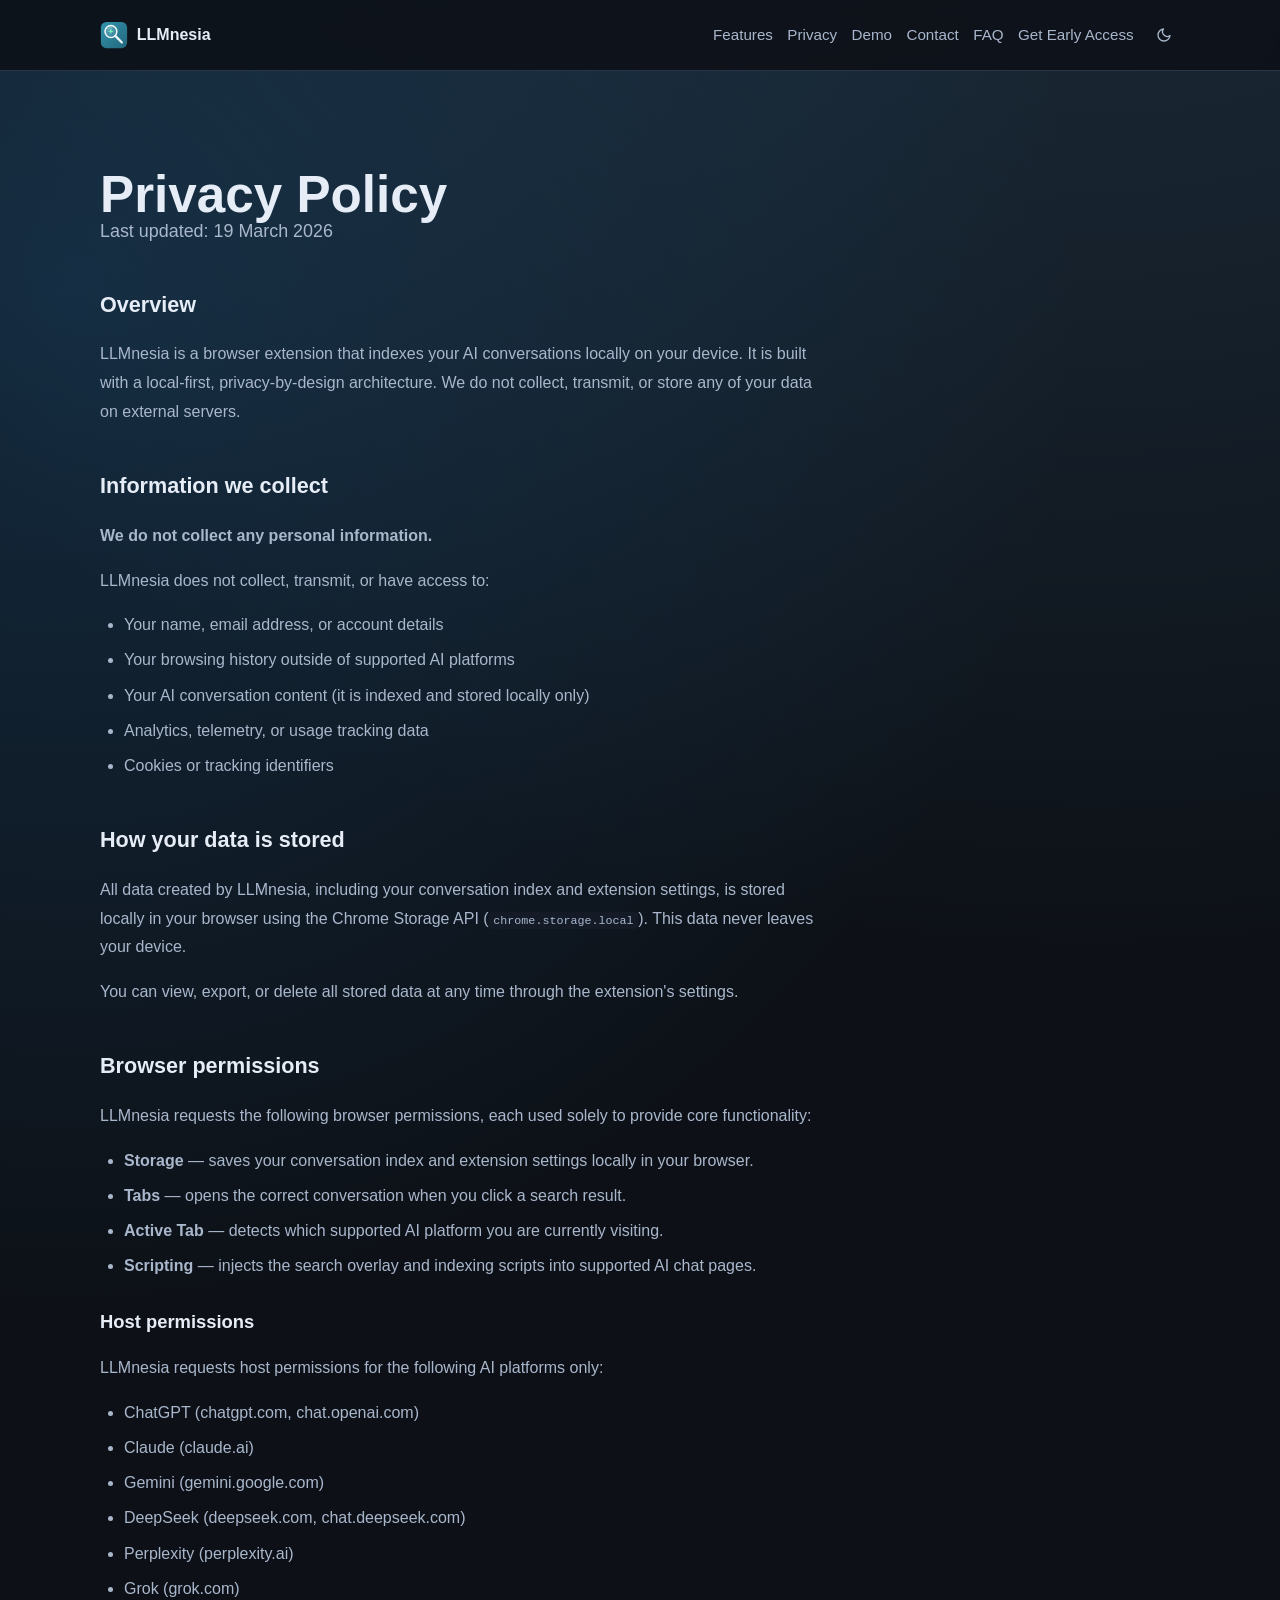
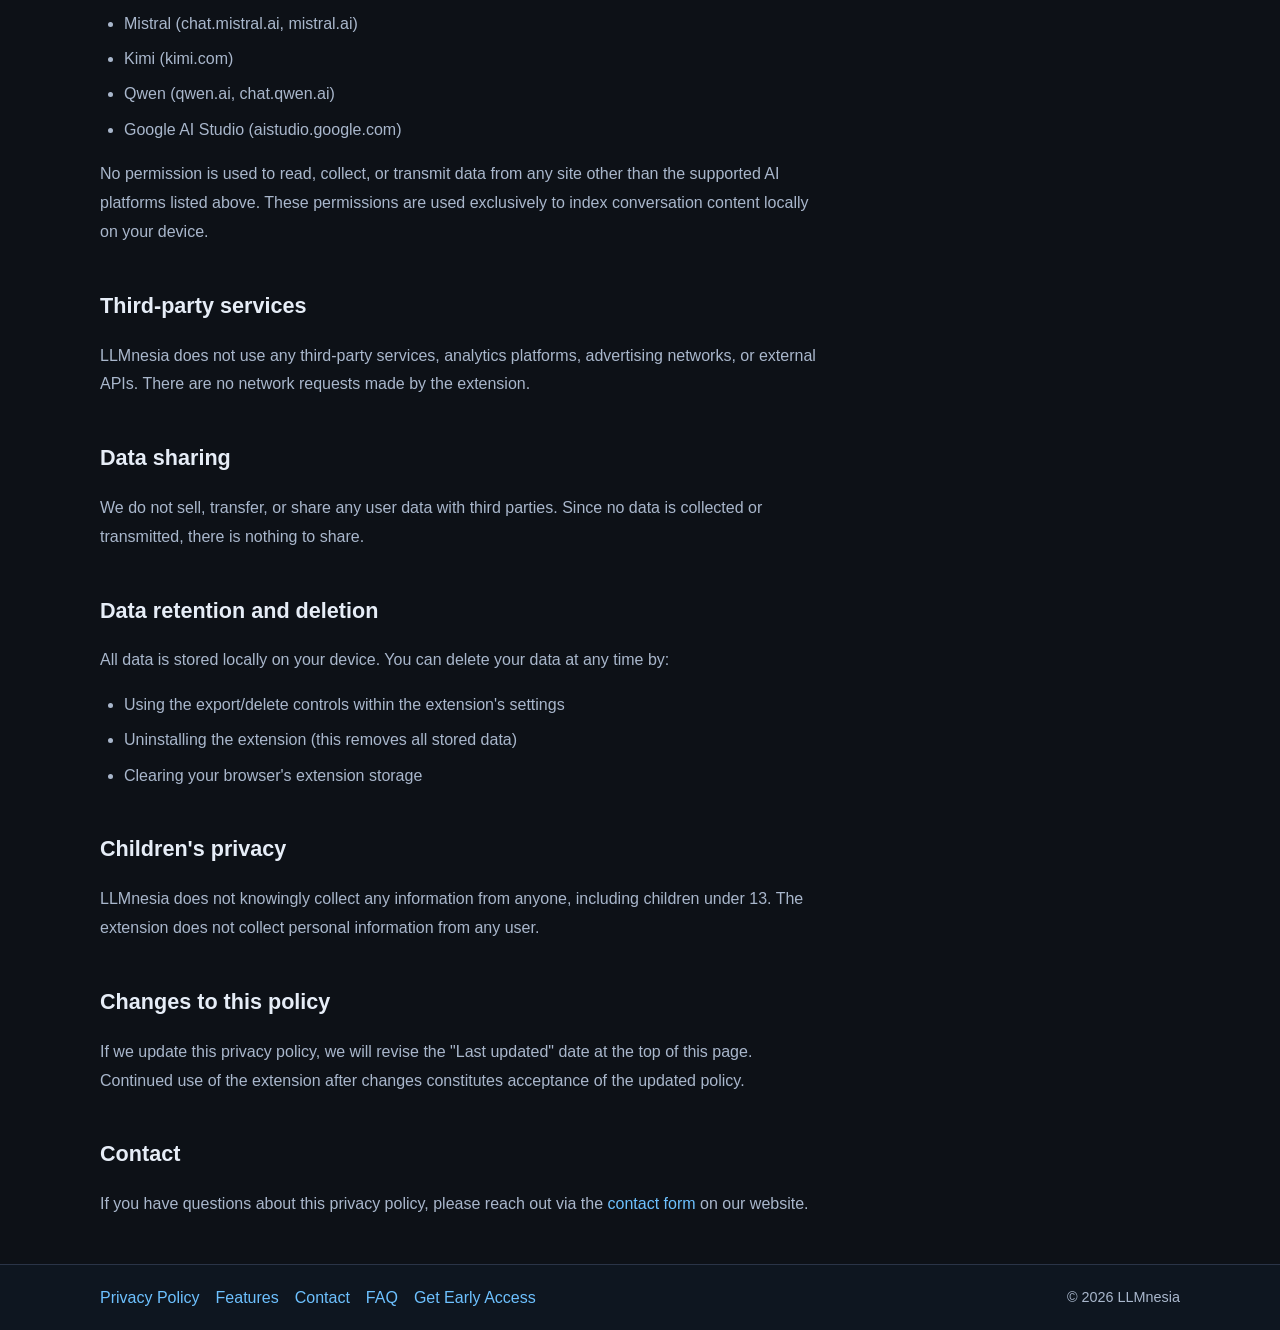
==== privacy-policy.html @ 85c195f7 "privacy policy added" ====
<!doctype html>
<html lang="en">
  <head>
    <meta charset="utf-8">
    <meta name="viewport" content="width=device-width, initial-scale=1">
    <title>Privacy Policy | LLMnesia</title>
    <meta
      name="description"
      content="LLMnesia privacy policy. Local-first, no data collection, no servers. Your AI conversation index stays on your device."
    >
    <meta name="theme-color" content="#0d1117">
    <link rel="icon" type="image/svg+xml" href="assets/logo.svg">
    <link rel="stylesheet" href="styles.css">
    <script src="script.js" defer></script>
  </head>
  <body>
    <a class="skip-link" href="#main-content">Skip to content</a>

    <header class="site-header">
      <div class="container header-inner">
        <a class="brand" href="index.html" aria-label="LLMnesia home">
          <img src="assets/logo.svg" alt="" width="28" height="28">
          <span>LLMnesia</span>
        </a>

        <button
          class="nav-toggle"
          id="nav-toggle"
          aria-expanded="false"
          aria-controls="primary-nav"
          type="button"
        >
          Menu
        </button>

        <nav class="nav" id="primary-nav" aria-label="Main">
          <a href="index.html#features">Features</a>
          <a href="index.html#privacy">Privacy</a>
          <a href="index.html#demo">Demo</a>
          <a href="index.html#contact">Contact</a>
          <a href="index.html#faq">FAQ</a>
          <a href="index.html#updates">Get Early Access</a>
          <button class="theme-toggle" id="theme-toggle" type="button" aria-pressed="false" aria-label="Toggle light mode">
            <svg class="theme-icon theme-icon-moon" width="16" height="16" viewBox="0 0 24 24" fill="none" stroke="currentColor" stroke-width="2" stroke-linecap="round" stroke-linejoin="round"><path d="M21 12.79A9 9 0 1 1 11.21 3 7 7 0 0 0 21 12.79z"/></svg>
            <svg class="theme-icon theme-icon-sun" width="16" height="16" viewBox="0 0 24 24" fill="none" stroke="currentColor" stroke-width="2" stroke-linecap="round" stroke-linejoin="round"><circle cx="12" cy="12" r="5"/><line x1="12" y1="1" x2="12" y2="3"/><line x1="12" y1="21" x2="12" y2="23"/><line x1="4.22" y1="4.22" x2="5.64" y2="5.64"/><line x1="18.36" y1="18.36" x2="19.78" y2="19.78"/><line x1="1" y1="12" x2="3" y2="12"/><line x1="21" y1="12" x2="23" y2="12"/><line x1="4.22" y1="19.78" x2="5.64" y2="18.36"/><line x1="18.36" y1="5.64" x2="19.78" y2="4.22"/></svg>
          </button>
        </nav>
      </div>
    </header>

    <main id="main-content">
      <section class="section container" style="padding-block-start: 6rem;">
        <h1>Privacy Policy</h1>
        <p class="section-intro">Last updated: 19 March 2026</p>

        <div class="policy-content">
          <h2>Overview</h2>
          <p>LLMnesia is a browser extension that indexes your AI conversations locally on your device. It is built with a local-first, privacy-by-design architecture. We do not collect, transmit, or store any of your data on external servers.</p>

          <h2>Information we collect</h2>
          <p><strong>We do not collect any personal information.</strong></p>
          <p>LLMnesia does not collect, transmit, or have access to:</p>
          <ul>
            <li>Your name, email address, or account details</li>
            <li>Your browsing history outside of supported AI platforms</li>
            <li>Your AI conversation content (it is indexed and stored locally only)</li>
            <li>Analytics, telemetry, or usage tracking data</li>
            <li>Cookies or tracking identifiers</li>
          </ul>

          <h2>How your data is stored</h2>
          <p>All data created by LLMnesia, including your conversation index and extension settings, is stored locally in your browser using the Chrome Storage API (<code>chrome.storage.local</code>). This data never leaves your device.</p>
          <p>You can view, export, or delete all stored data at any time through the extension's settings.</p>

          <h2>Browser permissions</h2>
          <p>LLMnesia requests the following browser permissions, each used solely to provide core functionality:</p>
          <ul>
            <li><strong>Storage</strong> &mdash; saves your conversation index and extension settings locally in your browser.</li>
            <li><strong>Tabs</strong> &mdash; opens the correct conversation when you click a search result.</li>
            <li><strong>Active Tab</strong> &mdash; detects which supported AI platform you are currently visiting.</li>
            <li><strong>Scripting</strong> &mdash; injects the search overlay and indexing scripts into supported AI chat pages.</li>
          </ul>

          <h3>Host permissions</h3>
          <p>LLMnesia requests host permissions for the following AI platforms only:</p>
          <ul>
            <li>ChatGPT (chatgpt.com, chat.openai.com)</li>
            <li>Claude (claude.ai)</li>
            <li>Gemini (gemini.google.com)</li>
            <li>DeepSeek (deepseek.com, chat.deepseek.com)</li>
            <li>Perplexity (perplexity.ai)</li>
            <li>Grok (grok.com)</li>
            <li>Mistral (chat.mistral.ai, mistral.ai)</li>
            <li>Kimi (kimi.com)</li>
            <li>Qwen (qwen.ai, chat.qwen.ai)</li>
            <li>Google AI Studio (aistudio.google.com)</li>
          </ul>
          <p>No permission is used to read, collect, or transmit data from any site other than the supported AI platforms listed above. These permissions are used exclusively to index conversation content locally on your device.</p>

          <h2>Third-party services</h2>
          <p>LLMnesia does not use any third-party services, analytics platforms, advertising networks, or external APIs. There are no network requests made by the extension.</p>

          <h2>Data sharing</h2>
          <p>We do not sell, transfer, or share any user data with third parties. Since no data is collected or transmitted, there is nothing to share.</p>

          <h2>Data retention and deletion</h2>
          <p>All data is stored locally on your device. You can delete your data at any time by:</p>
          <ul>
            <li>Using the export/delete controls within the extension's settings</li>
            <li>Uninstalling the extension (this removes all stored data)</li>
            <li>Clearing your browser's extension storage</li>
          </ul>

          <h2>Children's privacy</h2>
          <p>LLMnesia does not knowingly collect any information from anyone, including children under 13. The extension does not collect personal information from any user.</p>

          <h2>Changes to this policy</h2>
          <p>If we update this privacy policy, we will revise the "Last updated" date at the top of this page. Continued use of the extension after changes constitutes acceptance of the updated policy.</p>

          <h2>Contact</h2>
          <p>If you have questions about this privacy policy, please reach out via the <a href="index.html#contact">contact form</a> on our website.</p>
        </div>
      </section>
    </main>

    <footer class="site-footer">
      <div class="container footer-inner">
        <nav aria-label="Footer">
          <a href="privacy-policy.html">Privacy Policy</a>
          <a href="index.html#features">Features</a>
          <a href="index.html#contact">Contact</a>
          <a href="index.html#faq">FAQ</a>
          <a href="index.html#updates">Get Early Access</a>
        </nav>
        <p>&copy; <span id="year"></span> LLMnesia</p>
      </div>
    </footer>
  </body>
</html>
---- styles.css ----
:root {
  color-scheme: dark;
  --bg: #0d1117;
  --bg-alt: #0f1722;
  --surface: #141b27;
  --surface-strong: #1d2738;
  --text: #e6edf7;
  --text-muted: #a9b7cc;
  --line: #2a3447;
  --brand: #6dc1ff;
  --brand-strong: #41a8f3;
  --success: #4dd8a3;
  --danger: #ff7a91;
  --shadow: 0 24px 50px rgba(0, 0, 0, 0.25);
  --button-text: #061224;
}

html.theme-light {
  color-scheme: light;
  --bg: #f6f8fc;
  --bg-alt: #ebf1f9;
  --surface: #ffffff;
  --surface-strong: #f3f6fb;
  --text: #172130;
  --text-muted: #55647a;
  --line: #d2dced;
  --brand: #006ec2;
  --brand-strong: #00589c;
  --success: #097b52;
  --danger: #b32447;
  --shadow: 0 18px 36px rgba(17, 28, 46, 0.12);
  --button-text: #ffffff;
}

*,
*::before,
*::after {
  box-sizing: border-box;
}

html {
  scroll-behavior: smooth;
}

body {
  margin: 0;
  font-family: -apple-system, BlinkMacSystemFont, "Segoe UI", "Helvetica Neue", Arial, sans-serif;
  line-height: 1.6;
  color: var(--text);
  background:
    radial-gradient(circle at 85% -20%, rgba(109, 193, 255, 0.2), transparent 42%),
    radial-gradient(circle at 5% 10%, rgba(40, 130, 200, 0.22), transparent 35%),
    var(--bg);
}

a {
  color: var(--brand);
  text-decoration: none;
}

a:hover {
  color: var(--brand-strong);
}

img {
  max-width: 100%;
  height: auto;
}

:focus-visible {
  outline: 2px solid var(--brand);
  outline-offset: 3px;
}

.container {
  width: min(1080px, 92vw);
  margin: 0 auto;
}

.skip-link {
  position: absolute;
  left: 0.75rem;
  top: -999px;
  z-index: 1000;
  border-radius: 0.35rem;
  background: var(--brand);
  color: #081120;
  padding: 0.55rem 0.8rem;
  font-weight: 600;
}

.skip-link:focus-visible {
  top: 0.75rem;
}

.site-header {
  position: sticky;
  top: 0;
  z-index: 50;
  border-bottom: 1px solid var(--line);
  background-color: color-mix(in oklab, var(--bg) 88%, transparent);
  backdrop-filter: blur(10px);
}

.header-inner {
  display: flex;
  align-items: center;
  justify-content: space-between;
  gap: 1rem;
  min-height: 70px;
}

.brand {
  display: inline-flex;
  align-items: center;
  gap: 0.55rem;
  font-weight: 700;
  color: var(--text);
}

.brand:hover {
  color: var(--text);
}

.nav {
  display: flex;
  align-items: center;
  gap: 0.9rem;
  font-size: 0.95rem;
}

.nav a:not(.button),
.theme-toggle {
  color: var(--text-muted);
}

.nav a:not(.button):hover,
.theme-toggle:hover {
  color: var(--text);
}

.nav-toggle {
  border: 1px solid var(--line);
  background: var(--surface);
  color: var(--text);
  border-radius: 0.6rem;
  padding: 0.45rem 0.7rem;
  font: inherit;
  cursor: pointer;
}

.theme-toggle {
  display: inline-flex;
  align-items: center;
  justify-content: center;
  width: 2rem;
  height: 2rem;
  padding: 0;
  border: none;
  background: transparent;
  color: var(--text-muted);
  cursor: pointer;
  border-radius: 0.4rem;
}

.theme-toggle:hover {
  color: var(--text);
}

.theme-icon {
  display: block;
}

.theme-icon-sun {
  display: none;
}

html.theme-light .theme-icon-moon {
  display: none;
}

html.theme-light .theme-icon-sun {
  display: block;
}

.nav-toggle {
  display: none;
}

.button {
  display: inline-flex;
  align-items: center;
  justify-content: center;
  border: 1px solid transparent;
  border-radius: 0.7rem;
  padding: 0.66rem 1rem;
  font-weight: 650;
  background: var(--brand);
  color: var(--button-text);
  transition: transform 0.2s ease, box-shadow 0.2s ease, background-color 0.2s ease;
}

.button:hover {
  background: var(--brand-strong);
  color: var(--button-text);
  transform: translateY(-1px);
  box-shadow: 0 10px 24px rgba(19, 132, 219, 0.26);
}

.button-small {
  padding: 0.46rem 0.82rem;
  font-size: 0.9rem;
}

.button-ghost {
  border-color: var(--line);
  background: transparent;
  color: var(--text);
}

.button-ghost:hover {
  background: var(--surface);
  color: var(--text);
  box-shadow: none;
}

.hero {
  padding: 6rem 0 3.5rem;
  text-align: left;
}

.eyebrow {
  display: inline-flex;
  align-items: center;
  gap: 0.5rem;
  margin: 0 0 1.2rem;
  padding: 0.3rem 0.75rem 0.3rem 0.55rem;
  border: 1px solid var(--line);
  border-radius: 999px;
  background: var(--surface);
  color: var(--text-muted);
  font-size: 0.88rem;
  font-weight: 600;
  letter-spacing: 0.01em;
}

.eyebrow-dot {
  width: 0.5rem;
  height: 0.5rem;
  border-radius: 50%;
  background: var(--success);
}

h1 {
  margin: 0;
  line-height: 1.1;
  font-size: clamp(2rem, 4vw, 3.3rem);
  max-width: 22ch;
}

.subheadline {
  margin: 1rem 0 2rem;
  max-width: 48ch;
  color: var(--text-muted);
  font-size: clamp(1.08rem, 1.6vw, 1.25rem);
}

.hero-cta {
  display: flex;
  align-items: center;
  flex-wrap: wrap;
  gap: 1rem;
}

.trust-note {
  color: var(--text-muted);
  font-size: 0.9rem;
}

.local-trust-line {
  margin: 1rem 0 0;
  color: var(--text-muted);
  font-weight: 600;
}

.button-large {
  padding: 0.8rem 1.5rem;
  font-size: 1.05rem;
}

.chip-list {
  list-style: none;
  display: flex;
  flex-wrap: wrap;
  gap: 0.5rem;
  margin: 0;
  padding: 0;
}

.chip-list li {
  border: 1px solid var(--line);
  border-radius: 999px;
  padding: 0.32rem 0.65rem;
  font-size: 0.87rem;
  background: var(--surface);
}

.section {
  padding: 4rem 0 1.8rem;
}

.section-intro {
  margin: -0.4rem 0 1.4rem;
  max-width: 62ch;
  color: var(--text-muted);
  font-size: clamp(1rem, 1.4vw, 1.12rem);
}

.section-problem {
  padding-top: 2.8rem;
  padding-bottom: 2rem;
}

.section-how {
  padding-top: 2.4rem;
}

.pain-statements {
  list-style: none;
  margin: 0 0 1.6rem;
  padding: 0;
  display: grid;
  gap: 0.75rem;
}

.pain-statements li {
  font-size: clamp(1.1rem, 1.8vw, 1.3rem);
  font-weight: 600;
  color: var(--text);
  padding: 0.8rem 1rem;
  border: 1px solid var(--line);
  border-radius: 0.8rem;
  background: var(--surface);
  max-width: 36ch;
}

.problem-narrative {
  max-width: 56ch;
  color: var(--text-muted);
  font-size: clamp(1rem, 1.4vw, 1.1rem);
  line-height: 1.75;
  margin: 0;
  padding-left: 1.2rem;
  border-left: 3px solid var(--brand);
}

.how-grid {
  display: grid;
  gap: 1rem;
  grid-template-columns: repeat(auto-fit, minmax(220px, 1fr));
}

.step-kicker {
  display: inline-block;
  margin: 0 0 0.5rem;
  padding: 0.18rem 0.52rem;
  border-radius: 999px;
  border: 1px solid var(--line);
  color: var(--text-muted);
  font-size: 0.8rem;
  font-weight: 650;
}

.audience-body {
  max-width: 56ch;
  color: var(--text-muted);
  font-size: clamp(1rem, 1.4vw, 1.1rem);
  line-height: 1.75;
}

.audience-body p {
  margin: 0 0 0.8rem;
}

.differentiation-body {
  max-width: 52ch;
  color: var(--text-muted);
  font-size: clamp(1rem, 1.4vw, 1.1rem);
  line-height: 1.75;
}

.differentiation-body p {
  margin: 0 0 0.8rem;
}

.differentiation-body p:last-child {
  color: var(--text);
  font-weight: 600;
}

.founder-body {
  max-width: 52ch;
  color: var(--text-muted);
  font-size: clamp(1rem, 1.4vw, 1.1rem);
  line-height: 1.75;
}

.founder-body p {
  margin: 0 0 0.6rem;
}

.founder-attribution {
  color: var(--text);
  font-weight: 600;
}

h2 {
  margin: 0 0 1rem;
  font-size: clamp(1.55rem, 2.2vw, 2rem);
}

.card-grid {
  display: grid;
  gap: 1rem;
  grid-template-columns: repeat(auto-fit, minmax(230px, 1fr));
}

.feature-primary-grid {
  grid-template-columns: repeat(auto-fit, minmax(260px, 1fr));
}

.feature-primary {
  border-color: color-mix(in oklab, var(--brand) 40%, var(--line));
  background: linear-gradient(180deg, color-mix(in oklab, var(--surface) 88%, var(--bg-alt)), color-mix(in oklab, var(--surface) 78%, transparent));
}

.feature-secondary-grid {
  margin-top: 1rem;
}

.card {
  margin: 0;
  padding: 1rem;
  border: 1px solid var(--line);
  border-radius: 0.9rem;
  background: linear-gradient(180deg, var(--surface), color-mix(in oklab, var(--surface) 78%, transparent));
  box-shadow: var(--shadow);
}

.card h3 {
  margin-top: 0;
  margin-bottom: 0.5rem;
  font-size: 1.05rem;
}

.card p {
  margin: 0;
  color: var(--text-muted);
}

.tag {
  display: inline-block;
  margin-left: 0.35rem;
  font-size: 0.72rem;
  border: 1px solid var(--line);
  border-radius: 999px;
  padding: 0.12rem 0.44rem;
  vertical-align: middle;
}

.mid-cta {
  margin-top: 1.4rem;
  display: inline-flex;
  flex-direction: column;
  gap: 0.2rem;
}

.section-platforms {
  margin-top: 2rem;
  padding: 3rem 0;
  border-top: 1px solid var(--line);
  border-bottom: 1px solid var(--line);
  background: color-mix(in oklab, var(--bg-alt) 86%, transparent);
}

.platform-group {
  border: 1px solid var(--line);
  border-radius: 0.9rem;
  padding: 1rem;
  background: color-mix(in oklab, var(--surface) 84%, transparent);
}

.platform-group h3 {
  margin: 0 0 0.75rem;
  font-size: 1rem;
}

.platform-chip-list li {
  background: color-mix(in oklab, var(--surface-strong) 80%, transparent);
}

.platform-note {
  margin: 0.8rem 0 0;
  color: var(--text-muted);
  font-size: 0.9rem;
}

.section-privacy {
  margin-top: 2.2rem;
  padding: 3.5rem 0;
  background: linear-gradient(135deg, color-mix(in oklab, var(--surface) 82%, transparent), var(--bg-alt));
  border-top: 1px solid var(--line);
  border-bottom: 1px solid var(--line);
}

.privacy-grid {
  display: grid;
  grid-template-columns: repeat(auto-fit, minmax(200px, 1fr));
  gap: 1rem;
  margin: 1.2rem 0 1.6rem;
}

.privacy-card {
  padding: 1.2rem;
  border: 1px solid var(--line);
  border-radius: 0.9rem;
  background: linear-gradient(180deg, var(--surface), color-mix(in oklab, var(--surface) 78%, transparent));
  text-align: center;
}

.privacy-card strong {
  display: block;
  margin-bottom: 0.25rem;
}

.privacy-card p {
  margin: 0;
  color: var(--text-muted);
  font-size: 0.92rem;
}

.privacy-sensitive-line {
  margin: -0.2rem 0 1rem;
  color: var(--text-muted);
  max-width: 58ch;
}

.permissions-details {
  border: 1px solid var(--line);
  border-radius: 0.8rem;
  padding: 0.8rem 1rem;
  background: var(--surface);
}

.permissions-details summary {
  font-weight: 650;
  cursor: pointer;
  color: var(--text-muted);
  font-size: 0.92rem;
}

.permissions-details[open] summary {
  margin-bottom: 0.5rem;
}

.permissions-list {
  margin: 0 0 0.6rem;
  padding-left: 1.1rem;
}

.permissions-list li {
  margin: 0.4rem 0;
  color: var(--text-muted);
  font-size: 0.92rem;
}

.permissions-list strong {
  color: var(--text);
}

.permissions-note {
  margin: 0;
  color: var(--text-muted);
  font-size: 0.88rem;
}

.section-performance {
  padding-top: 3rem;
}

.performance-panel {
  border: 1px solid var(--line);
  border-radius: 1rem;
  padding: 1.2rem;
  background: linear-gradient(180deg, color-mix(in oklab, var(--surface) 86%, transparent), var(--surface));
}

.performance-panel h2 {
  margin-bottom: 0.5rem;
}

.performance-panel p {
  margin: 0;
  color: var(--text-muted);
}

.performance-short {
  margin-top: 0.55rem;
  color: var(--text);
  font-weight: 600;
}

.browser-mock {
  margin: 0;
  border: 1px solid var(--line);
  border-radius: 1rem;
  overflow: clip;
  background: var(--surface);
  box-shadow: var(--shadow);
}

.browser-bar {
  display: flex;
  gap: 0.45rem;
  padding: 0.7rem 0.8rem;
  border-bottom: 1px solid var(--line);
  background: var(--surface-strong);
}

.browser-bar span {
  width: 0.66rem;
  height: 0.66rem;
  border-radius: 50%;
  background: #7e8fa8;
}

.demo-caption {
  margin: 0.8rem 0 0;
  color: var(--text-muted);
}

.demo-video {
  margin: 0 0 1rem;
  border: 1px solid var(--line);
  border-radius: 1rem;
  overflow: clip;
  background: var(--surface);
  box-shadow: var(--shadow);
}

.demo-video video {
  width: 100%;
  display: block;
}

.demo-video figcaption {
  margin: 0;
  padding: 0.8rem 1rem;
  border-top: 1px solid var(--line);
  color: var(--text-muted);
  font-size: 0.92rem;
}

.video-fallback {
  margin: 0;
  padding: 0.65rem 1rem 0;
  color: var(--text-muted);
  font-size: 0.9rem;
}

.quote p {
  font-size: 1rem;
  color: var(--text);
}

.quote footer {
  margin-top: 0.75rem;
  color: var(--text-muted);
  font-size: 0.9rem;
}

.faq-list {
  display: grid;
  gap: 0.7rem;
}

.faq-list details {
  border: 1px solid var(--line);
  border-radius: 0.8rem;
  padding: 0.8rem 0.9rem;
  background: var(--surface);
}

.faq-list summary {
  font-weight: 650;
  cursor: pointer;
}

.faq-list p {
  margin: 0.65rem 0 0;
  color: var(--text-muted);
}

.section-signup {
  padding: 4rem 0;
  border-top: 1px solid var(--line);
  background: linear-gradient(180deg, var(--bg-alt), var(--bg));
}

.signup-inner {
  text-align: center;
  max-width: 540px;
}

.signup-inner h2 {
  margin-bottom: 0.6rem;
}

.signup-inner p {
  color: var(--text-muted);
}

.signup-inner .button {
  margin-top: 0.5rem;
}

.section-contact {
  padding-top: 3.2rem;
  scroll-margin-top: 5.5rem;
}

.contact-form {
  max-width: 720px;
  display: grid;
  gap: 0.85rem;
}

.form-row {
  display: grid;
  gap: 0.35rem;
}

.form-row label {
  font-weight: 600;
  font-size: 0.92rem;
}

.form-row input,
.form-row select,
.form-row textarea {
  border: 1px solid var(--line);
  border-radius: 0.7rem;
  padding: 0.7rem 0.75rem;
  font: inherit;
  color: var(--text);
  background: var(--surface);
}

.form-row textarea {
  resize: vertical;
}

.form-honeypot {
  position: absolute;
  left: -10000px;
  opacity: 0;
  pointer-events: none;
}

.fine-print {
  margin: 0.45rem 0 0;
  color: var(--text-muted);
  font-size: 0.9rem;
}

.form-message {
  min-height: 1.3em;
  margin-top: 0.35rem;
  font-size: 0.92rem;
}

.form-message[data-state="error"] {
  color: var(--danger);
}

.form-message[data-state="success"] {
  color: var(--success);
}

.site-footer {
  border-top: 1px solid var(--line);
  padding: 1.25rem 0;
  background: color-mix(in oklab, var(--bg-alt) 90%, transparent);
}

.footer-inner {
  display: flex;
  align-items: center;
  justify-content: space-between;
  gap: 1rem;
  flex-wrap: wrap;
}

.footer-inner nav {
  display: flex;
  gap: 1rem;
  flex-wrap: wrap;
}

.site-footer p {
  margin: 0;
  color: var(--text-muted);
  font-size: 0.9rem;
}

@media (max-width: 900px) {
  .nav-toggle {
    display: inline-flex;
  }

  .nav {
    position: absolute;
    top: 70px;
    right: 4vw;
    width: min(340px, 92vw);
    padding: 0.9rem;
    border: 1px solid var(--line);
    border-radius: 0.9rem;
    background: var(--surface);
    box-shadow: var(--shadow);
    display: none;
    flex-direction: column;
    align-items: stretch;
  }

  .nav.open {
    display: flex;
  }

  .hero {
    padding-top: 4.2rem;
  }

  .hero-cta {
    flex-direction: column;
    align-items: flex-start;
  }

  .mid-cta {
    width: 100%;
  }

  .button,
  .form-row input,
  .form-row select,
  .form-row textarea,
  .contact-form .button {
    width: 100%;
  }
}

/* ── Privacy policy page ── */
.policy-content {
  max-width: 720px;
  line-height: 1.8;
}

.policy-content h2 {
  margin-block-start: 2.5rem;
  margin-block-end: 0.75rem;
  font-size: clamp(1.15rem, 2vw, 1.35rem);
}

.policy-content h3 {
  margin-block-start: 1.5rem;
  margin-block-end: 0.5rem;
  font-size: clamp(1rem, 1.5vw, 1.15rem);
}

.policy-content p {
  margin-block-end: 1rem;
  color: var(--text-muted);
}

.policy-content ul {
  margin-block-end: 1rem;
  padding-inline-start: 1.5rem;
  color: var(--text-muted);
}

.policy-content li {
  margin-block-end: 0.4rem;
}

.policy-content code {
  background: var(--surface);
  padding: 0.15em 0.4em;
  border-radius: 4px;
  font-size: 0.9em;
}
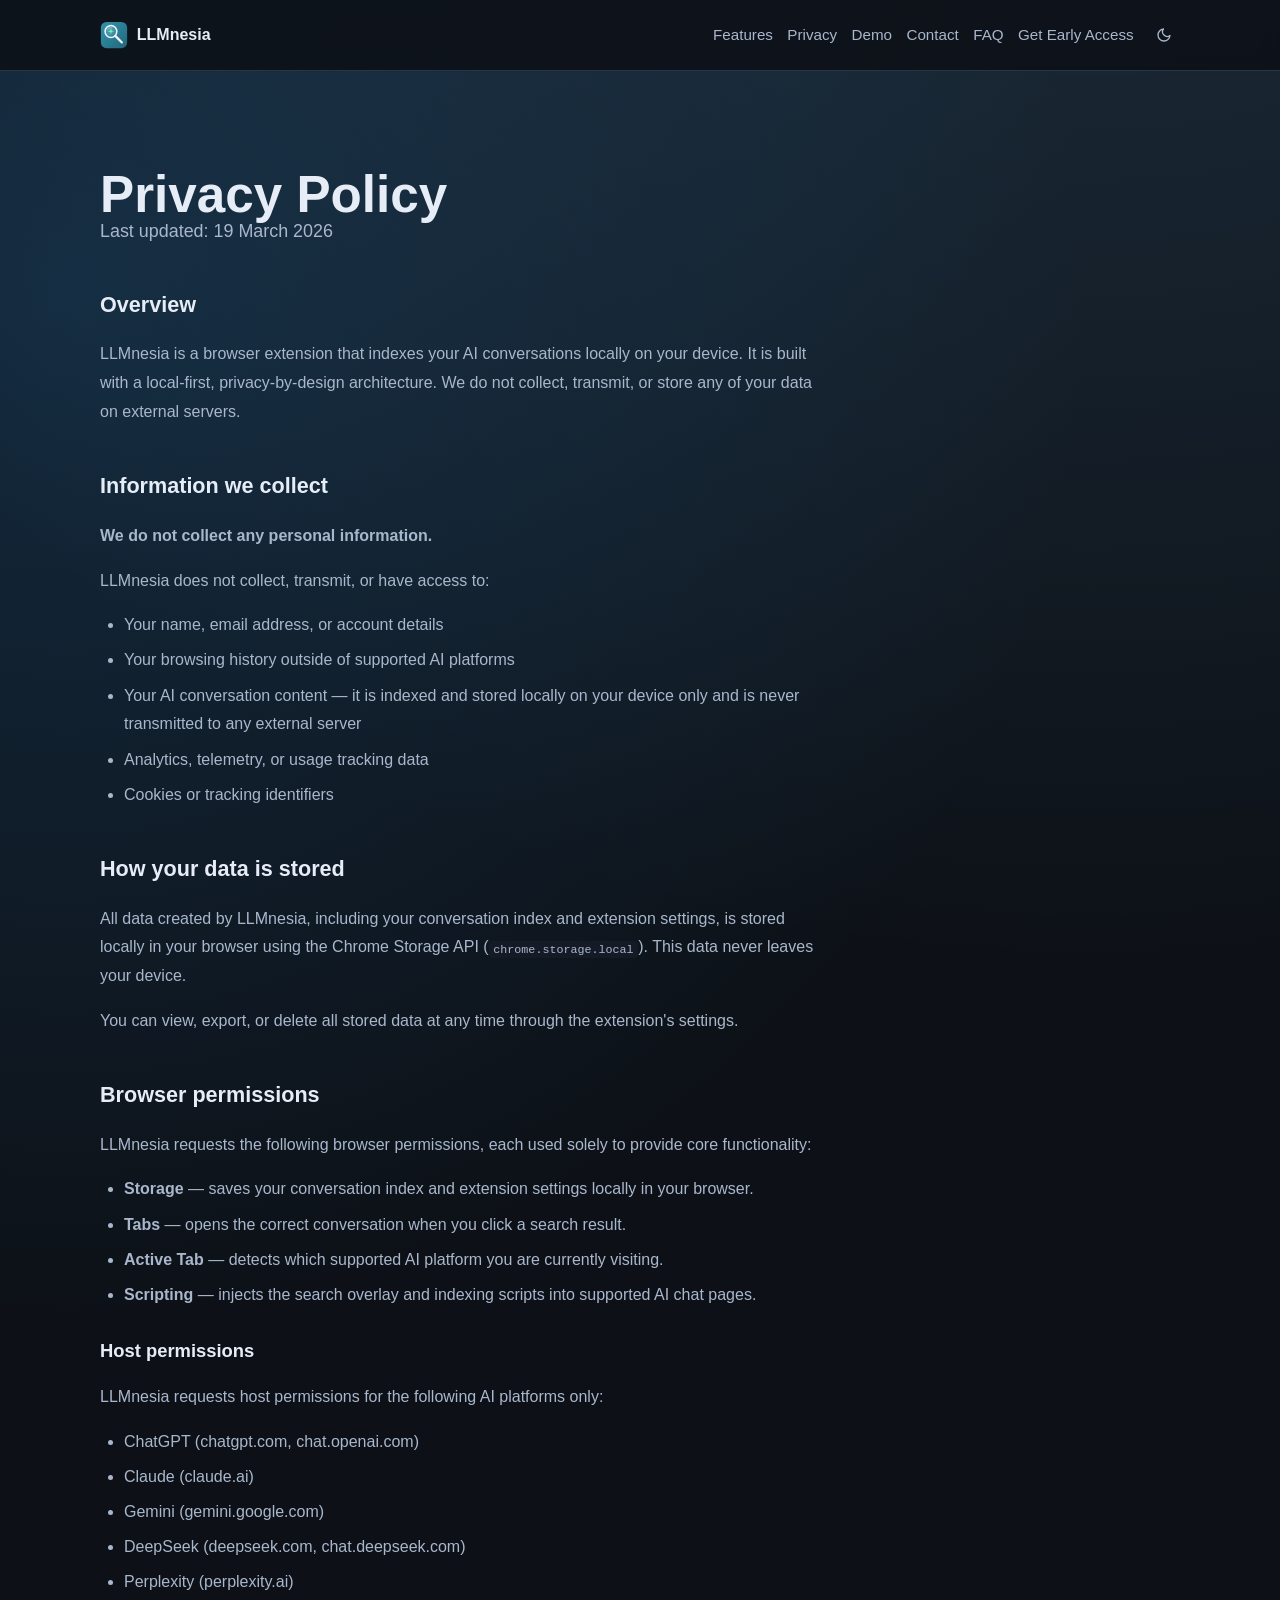
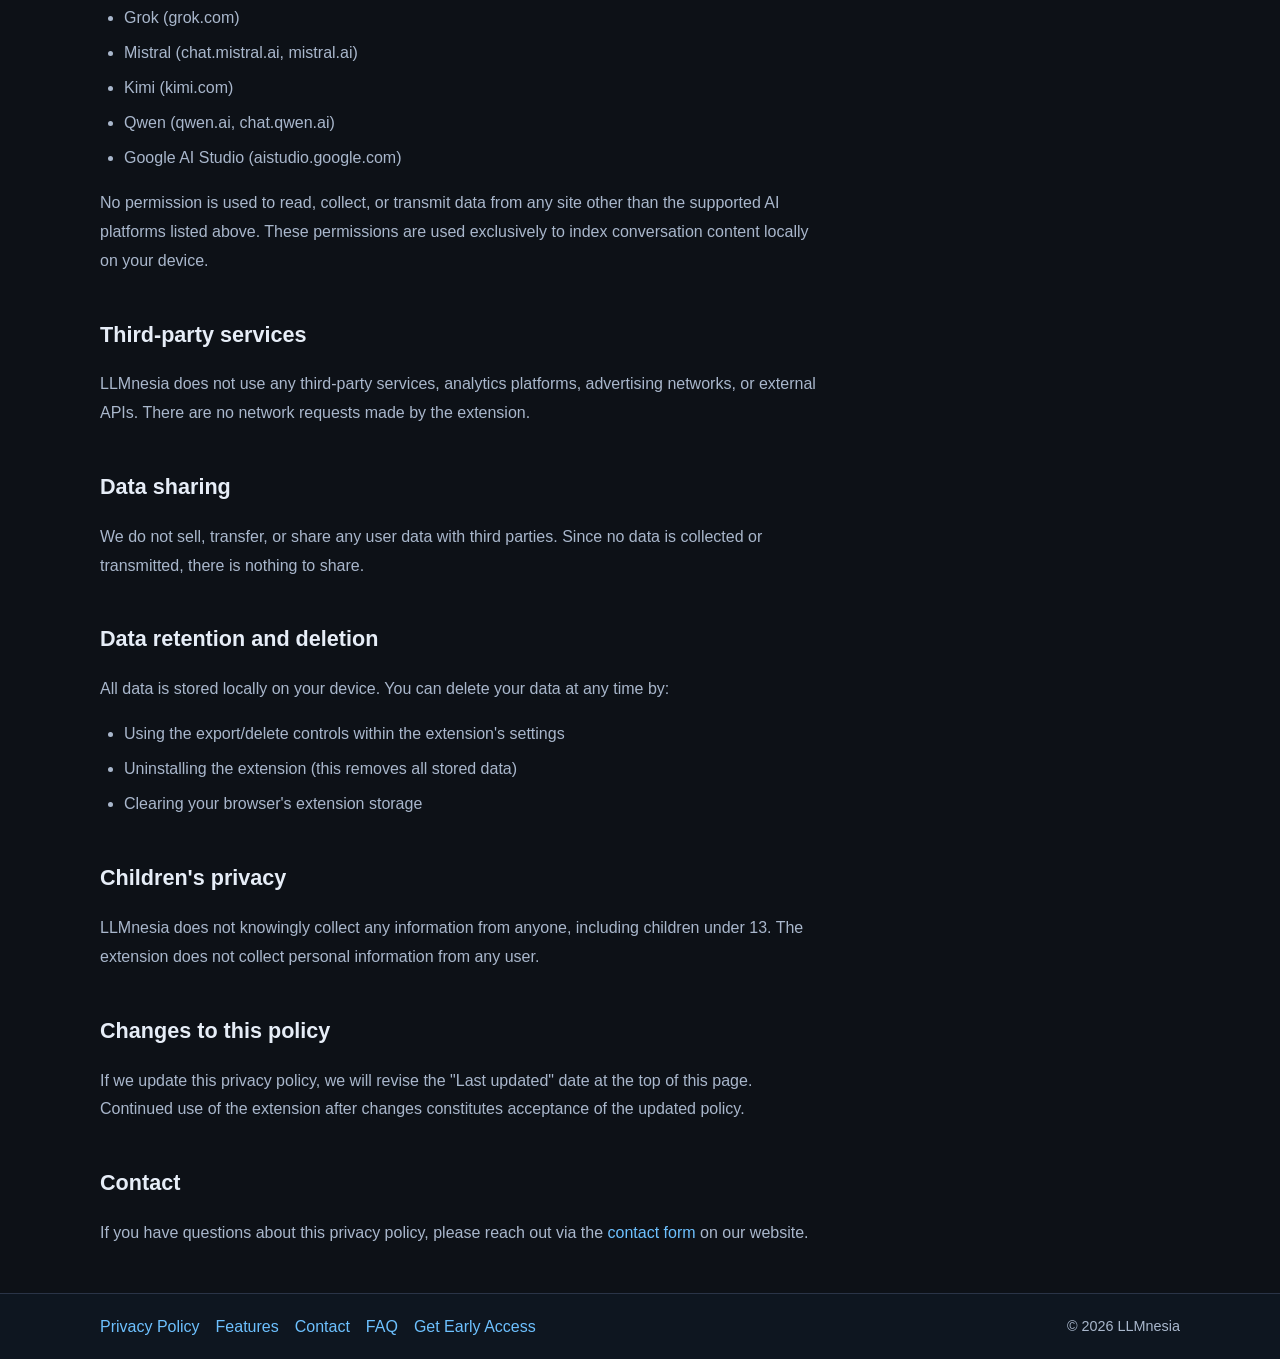
==== commit 3f97f4c2: "privacy policy wording update" ====
--- a/privacy-policy.html
+++ b/privacy-policy.html
@@ -63,7 +63,7 @@
           <ul>
             <li>Your name, email address, or account details</li>
             <li>Your browsing history outside of supported AI platforms</li>
-            <li>Your AI conversation content (it is indexed and stored locally only)</li>
+            <li>Your AI conversation content &mdash; it is indexed and stored locally on your device only and is never transmitted to any external server</li>
             <li>Analytics, telemetry, or usage tracking data</li>
             <li>Cookies or tracking identifiers</li>
           </ul>
